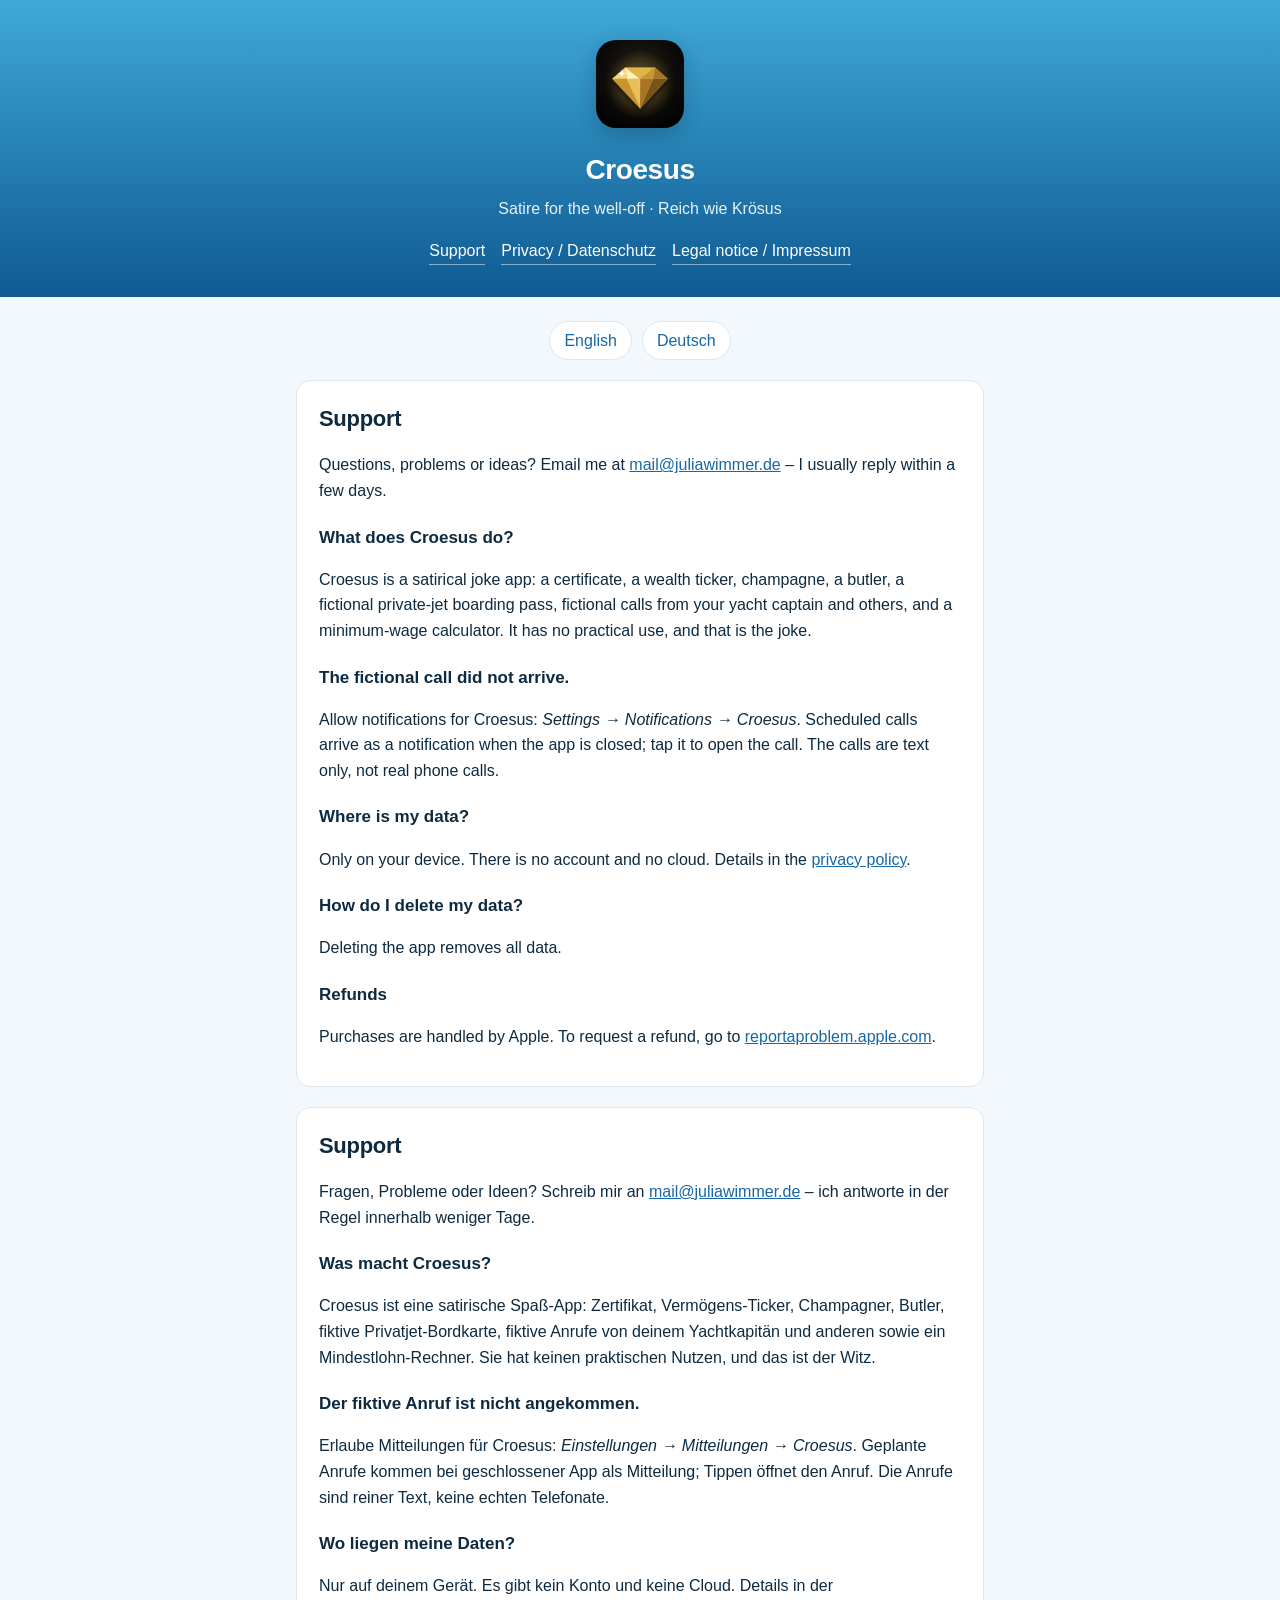
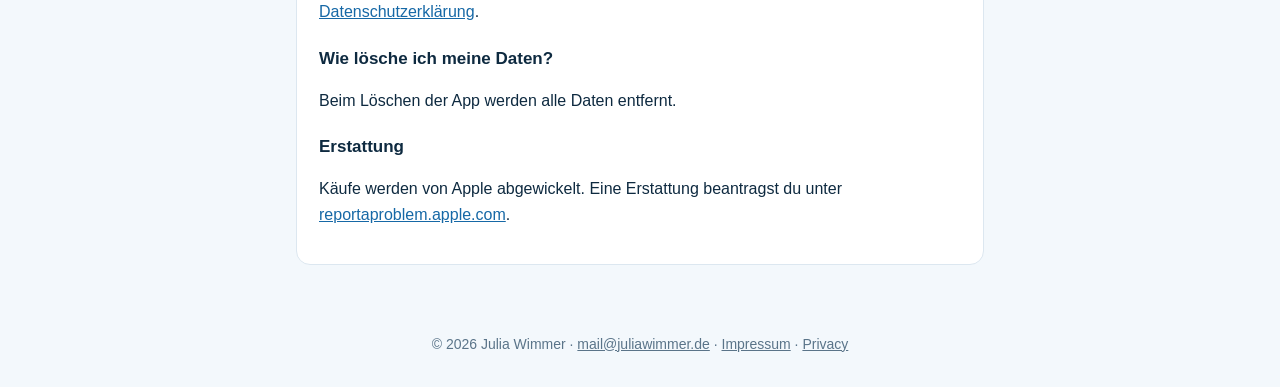
==== docs/croesus/index.html @ 5e5d6daa "Croesus: Support-, Datenschutz- und Impressum-Seiten (GitHub Pages) Co-Authored-By: Claude Sonnet 5." ====
<!DOCTYPE html>
<html lang="en">
<head>
<meta charset="utf-8">
<meta name="viewport" content="width=device-width,initial-scale=1">
<title>Croesus – Support</title>
<link rel="icon" href="icon.png">
<link rel="stylesheet" href="../style.css">
</head>
<body>
<header>
  <img src="icon.png" alt="Croesus app icon">
  <h1>Croesus</h1>
  <p>Satire for the well-off · Reich wie Krösus</p>
  <nav><a href="index.html">Support</a><a href="privacy.html">Privacy / Datenschutz</a><a href="impressum.html">Legal notice / Impressum</a></nav>
</header>
<main>
<div class="lang"><a href="#en">English</a><a href="#de">Deutsch</a></div>
<section id="en">
<h2>Support</h2>
<p>Questions, problems or ideas? Email me at <a href="mailto:mail@juliawimmer.de?subject=Croesus%20Support">mail@juliawimmer.de</a> – I usually reply within a few days.</p>
<h3>What does Croesus do?</h3>
<p>Croesus is a satirical joke app: a certificate, a wealth ticker, champagne, a butler, a fictional private-jet boarding pass, fictional calls from your yacht captain and others, and a minimum-wage calculator. It has no practical use, and that is the joke.</p>
<h3>The fictional call did not arrive.</h3>
<p>Allow notifications for Croesus: <em>Settings → Notifications → Croesus</em>. Scheduled calls arrive as a notification when the app is closed; tap it to open the call. The calls are text only, not real phone calls.</p>
<h3>Where is my data?</h3>
<p>Only on your device. There is no account and no cloud. Details in the <a href="privacy.html">privacy policy</a>.</p>
<h3>How do I delete my data?</h3>
<p>Deleting the app removes all data.</p>
<h3>Refunds</h3>
<p>Purchases are handled by Apple. To request a refund, go to <a href="https://reportaproblem.apple.com">reportaproblem.apple.com</a>.</p>
</section>
<section id="de">
<h2>Support</h2>
<p>Fragen, Probleme oder Ideen? Schreib mir an <a href="mailto:mail@juliawimmer.de?subject=Croesus%20Support">mail@juliawimmer.de</a> – ich antworte in der Regel innerhalb weniger Tage.</p>
<h3>Was macht Croesus?</h3>
<p>Croesus ist eine satirische Spaß-App: Zertifikat, Vermögens-Ticker, Champagner, Butler, fiktive Privatjet-Bordkarte, fiktive Anrufe von deinem Yachtkapitän und anderen sowie ein Mindestlohn-Rechner. Sie hat keinen praktischen Nutzen, und das ist der Witz.</p>
<h3>Der fiktive Anruf ist nicht angekommen.</h3>
<p>Erlaube Mitteilungen für Croesus: <em>Einstellungen → Mitteilungen → Croesus</em>. Geplante Anrufe kommen bei geschlossener App als Mitteilung; Tippen öffnet den Anruf. Die Anrufe sind reiner Text, keine echten Telefonate.</p>
<h3>Wo liegen meine Daten?</h3>
<p>Nur auf deinem Gerät. Es gibt kein Konto und keine Cloud. Details in der <a href="privacy.html">Datenschutzerklärung</a>.</p>
<h3>Wie lösche ich meine Daten?</h3>
<p>Beim Löschen der App werden alle Daten entfernt.</p>
<h3>Erstattung</h3>
<p>Käufe werden von Apple abgewickelt. Eine Erstattung beantragst du unter <a href="https://reportaproblem.apple.com">reportaproblem.apple.com</a>.</p>
</section>
</main>
<footer>© 2026 Julia Wimmer · <a href="mailto:mail@juliawimmer.de">mail@juliawimmer.de</a> · <a href="impressum.html">Impressum</a> · <a href="privacy.html">Privacy</a></footer>
</body>
</html>
---- docs/style.css ----
:root{--bg:#F3F8FC;--card:#FFFFFF;--ink:#0E2A40;--muted:#5A7489;--accent:#1668A6;--line:#DCE7F0}
@media (prefers-color-scheme:dark){:root{--bg:#0B1B2A;--card:#12283D;--ink:#E8F1F8;--muted:#8AA6BD;--accent:#5DB2E3;--line:#1F3B55}}
*{box-sizing:border-box}
body{margin:0;background:var(--bg);color:var(--ink);font:16px/1.6 -apple-system,BlinkMacSystemFont,"Inter","Segoe UI",Roboto,sans-serif}
header{background:linear-gradient(180deg,#3FA9D8,#0F5A93);color:#fff;padding:40px 16px 32px;text-align:center}
header img{width:88px;height:88px;border-radius:20px;box-shadow:0 6px 20px rgba(0,0,0,.2)}
header h1{margin:12px 0 4px;font-size:28px;letter-spacing:-.4px}
header p{margin:0;opacity:.9}
nav{display:flex;gap:16px;justify-content:center;flex-wrap:wrap;margin-top:16px}
nav a{color:#fff;text-decoration:none;border-bottom:1px solid rgba(255,255,255,.5)}
main{max-width:720px;margin:0 auto;padding:24px 16px 48px}
section{background:var(--card);border:1px solid var(--line);border-radius:14px;padding:20px 22px;margin-bottom:20px}
h2{margin:0 0 8px;font-size:22px;letter-spacing:-.3px}
h3{margin:20px 0 4px;font-size:17px}
a{color:var(--accent)}
.muted{color:var(--muted);font-size:14px}
.lang{display:flex;gap:10px;justify-content:center;margin:0 0 20px}
.lang a{padding:6px 14px;border:1px solid var(--line);border-radius:999px;text-decoration:none;background:var(--card)}
footer{text-align:center;color:var(--muted);font-size:14px;padding:0 16px 32px}
footer a{color:var(--muted)}
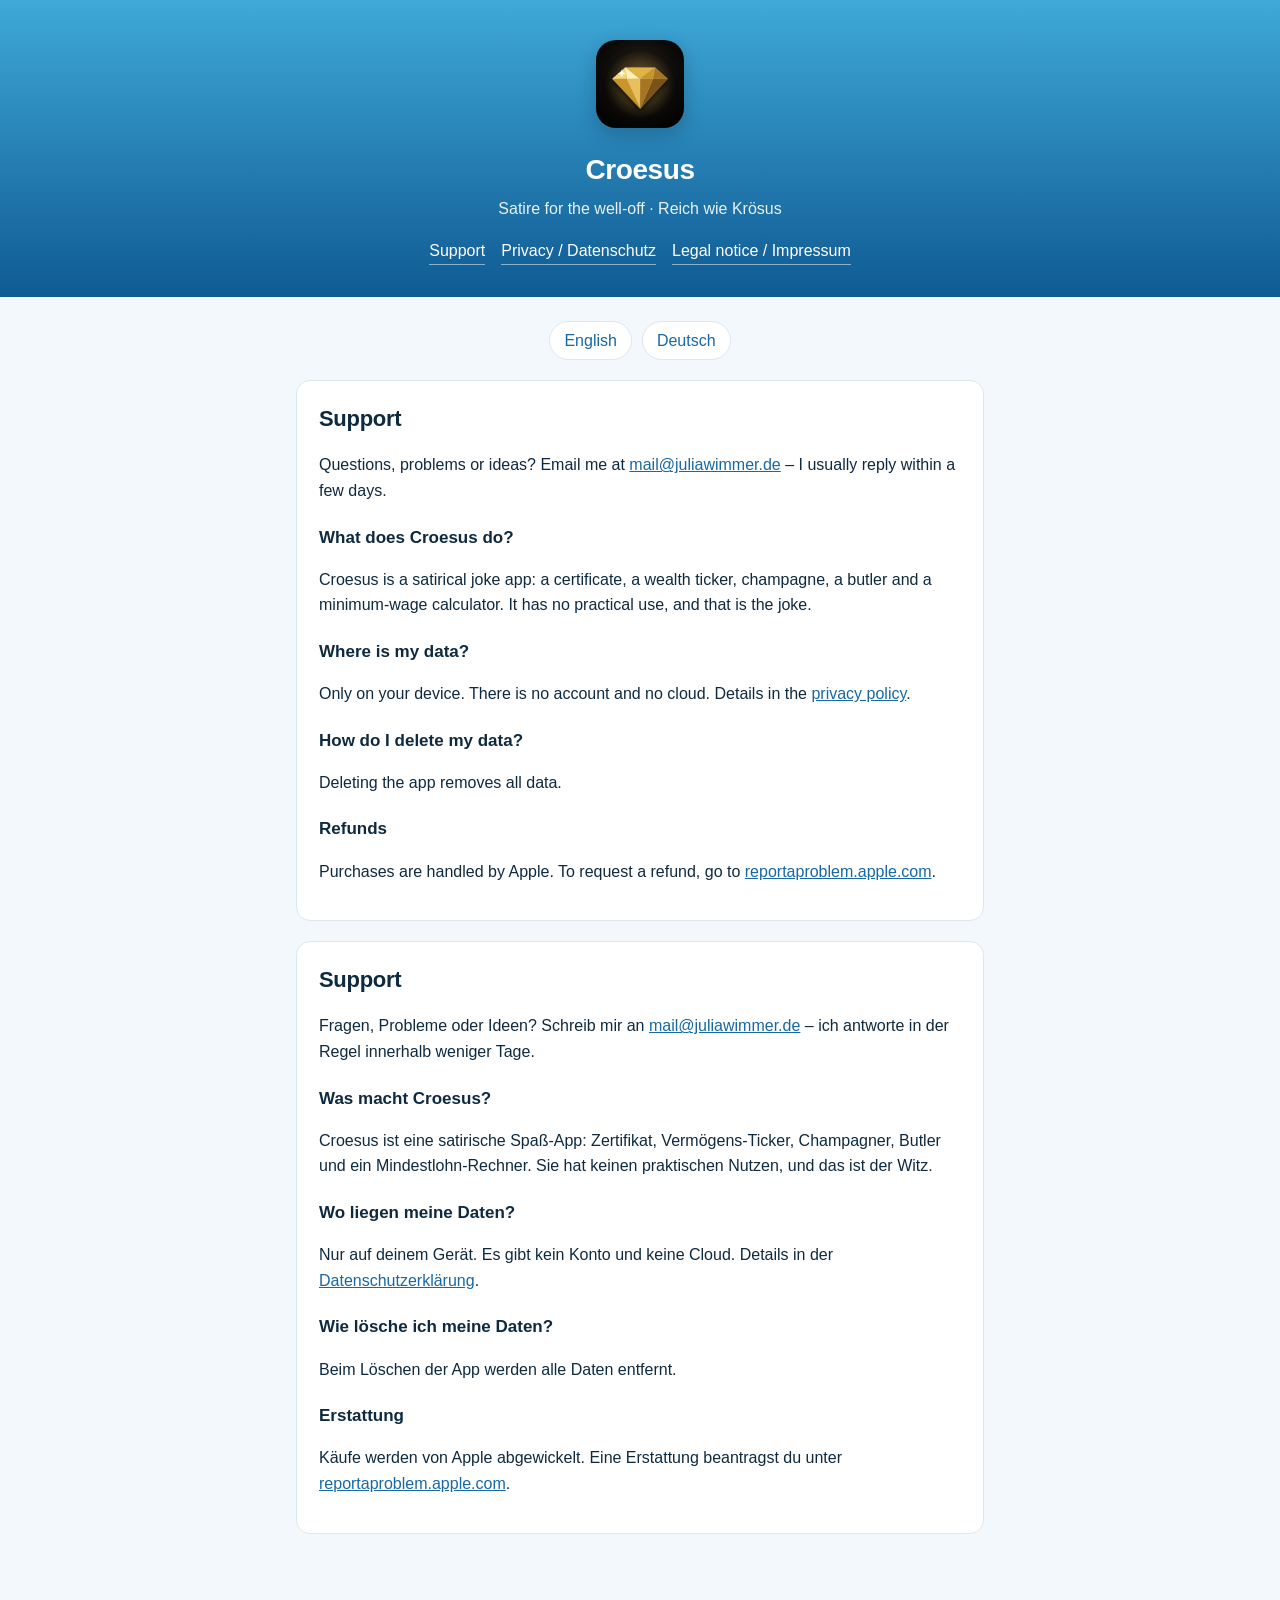
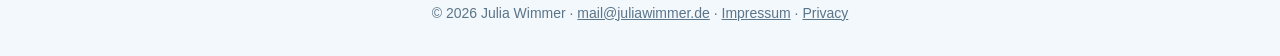
==== commit 9f51e02f: "Croesus: Boarding Pass und Fake-Anrufe entfernt (Guideline 1.1.6), Texte/Seiten/Screenshots angepass" ====
--- a/docs/croesus/index.html
+++ b/docs/croesus/index.html
@@ -20,9 +20,7 @@
 <h2>Support</h2>
 <p>Questions, problems or ideas? Email me at <a href="mailto:mail@juliawimmer.de?subject=Croesus%20Support">mail@juliawimmer.de</a> – I usually reply within a few days.</p>
 <h3>What does Croesus do?</h3>
-<p>Croesus is a satirical joke app: a certificate, a wealth ticker, champagne, a butler, a fictional private-jet boarding pass, fictional calls from your yacht captain and others, and a minimum-wage calculator. It has no practical use, and that is the joke.</p>
-<h3>The fictional call did not arrive.</h3>
-<p>Allow notifications for Croesus: <em>Settings → Notifications → Croesus</em>. Scheduled calls arrive as a notification when the app is closed; tap it to open the call. The calls are text only, not real phone calls.</p>
+<p>Croesus is a satirical joke app: a certificate, a wealth ticker, champagne, a butler and a minimum-wage calculator. It has no practical use, and that is the joke.</p>
 <h3>Where is my data?</h3>
 <p>Only on your device. There is no account and no cloud. Details in the <a href="privacy.html">privacy policy</a>.</p>
 <h3>How do I delete my data?</h3>
@@ -34,9 +32,7 @@
 <h2>Support</h2>
 <p>Fragen, Probleme oder Ideen? Schreib mir an <a href="mailto:mail@juliawimmer.de?subject=Croesus%20Support">mail@juliawimmer.de</a> – ich antworte in der Regel innerhalb weniger Tage.</p>
 <h3>Was macht Croesus?</h3>
-<p>Croesus ist eine satirische Spaß-App: Zertifikat, Vermögens-Ticker, Champagner, Butler, fiktive Privatjet-Bordkarte, fiktive Anrufe von deinem Yachtkapitän und anderen sowie ein Mindestlohn-Rechner. Sie hat keinen praktischen Nutzen, und das ist der Witz.</p>
-<h3>Der fiktive Anruf ist nicht angekommen.</h3>
-<p>Erlaube Mitteilungen für Croesus: <em>Einstellungen → Mitteilungen → Croesus</em>. Geplante Anrufe kommen bei geschlossener App als Mitteilung; Tippen öffnet den Anruf. Die Anrufe sind reiner Text, keine echten Telefonate.</p>
+<p>Croesus ist eine satirische Spaß-App: Zertifikat, Vermögens-Ticker, Champagner, Butler und ein Mindestlohn-Rechner. Sie hat keinen praktischen Nutzen, und das ist der Witz.</p>
 <h3>Wo liegen meine Daten?</h3>
 <p>Nur auf deinem Gerät. Es gibt kein Konto und keine Cloud. Details in der <a href="privacy.html">Datenschutzerklärung</a>.</p>
 <h3>Wie lösche ich meine Daten?</h3>
